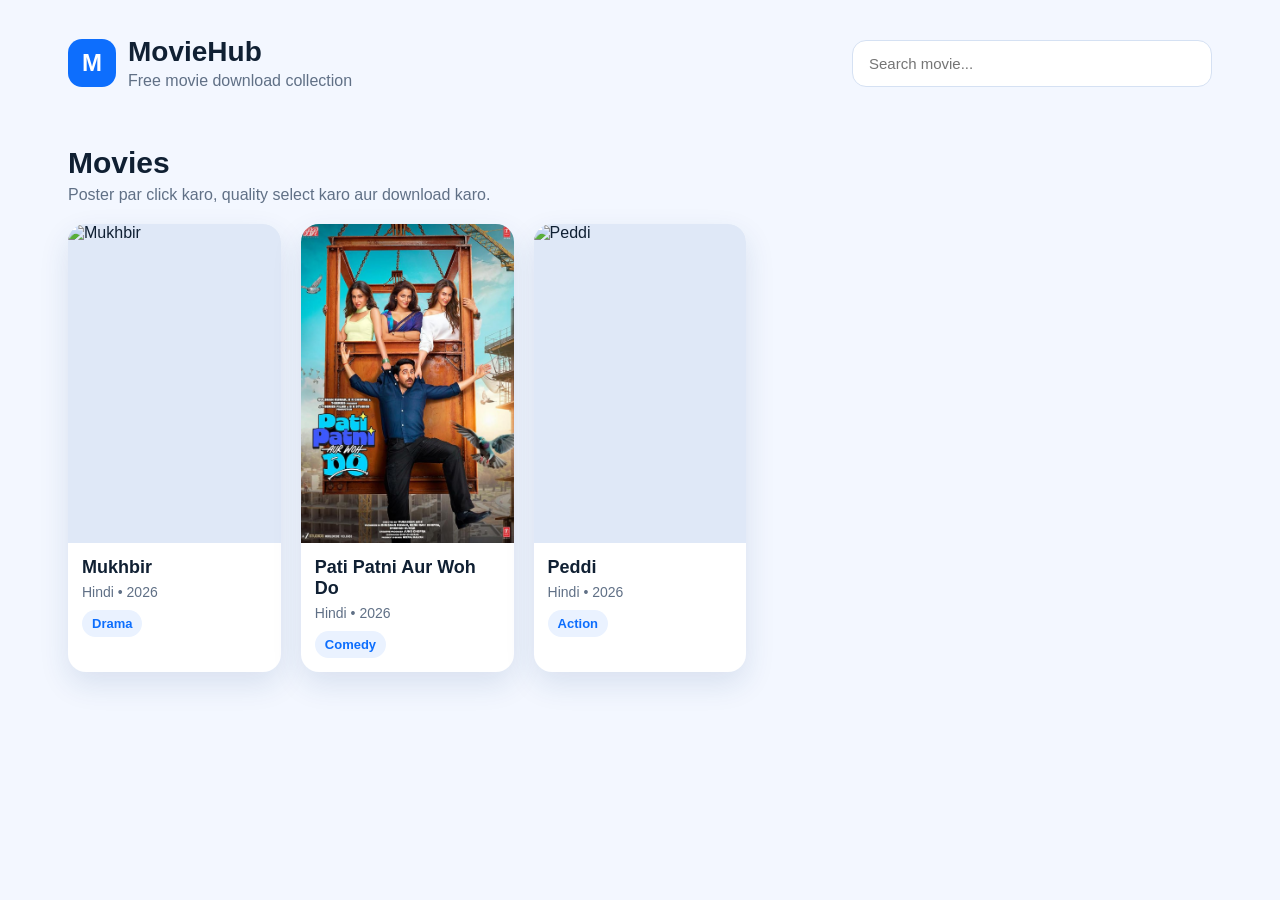
==== index.html @ 6f195264 "first movie site upload" ====
<!DOCTYPE html>
<html lang="en">
<head>
  <meta charset="UTF-8" />
  <meta name="viewport" content="width=device-width, initial-scale=1.0" />
  <title>Free Movie Download</title>
  <link rel="stylesheet" href="style.css" />
</head>
<body>
  <header class="topbar">
    <div class="brand">
      <div class="logo">M</div>
      <div>
        <h1>MovieHub</h1>
        <p>Free movie download collection</p>
      </div>
    </div>
    <input id="searchInput" type="search" placeholder="Search movie..." />
  </header>

  <main class="container">
    <section class="section-head">
      <h2>Movies</h2>
      <p>Poster par click karo, quality select karo aur download karo.</p>
    </section>

    <section id="movieGrid" class="movie-grid"></section>
    <div id="emptyState" class="empty-state" style="display:none;">No movies found.</div>
  </main>

  <script src="script.js"></script>
</body>
</html>
---- style.css ----
* {
  box-sizing: border-box;
}

body {
  margin: 0;
  font-family: Arial, sans-serif;
  background: #f3f7ff;
  color: #102033;
}

.topbar {
  max-width: 1180px;
  margin: 18px auto 0;
  padding: 18px;
  display: flex;
  gap: 16px;
  align-items: center;
  justify-content: space-between;
}

.brand {
  display: flex;
  align-items: center;
  gap: 12px;
}

.logo {
  width: 48px;
  height: 48px;
  border-radius: 14px;
  display: grid;
  place-items: center;
  background: #0d6efd;
  color: #fff;
  font-weight: 800;
  font-size: 24px;
}

.brand h1 {
  margin: 0;
  font-size: 28px;
}

.brand p {
  margin: 4px 0 0;
  color: #607086;
}

.small-brand h1 {
  font-size: 22px;
}

#searchInput {
  width: min(360px, 100%);
  padding: 14px 16px;
  border: 1px solid #d5e1f3;
  border-radius: 14px;
  font-size: 15px;
  outline: none;
}

.container {
  max-width: 1180px;
  margin: 0 auto;
  padding: 18px;
}

.section-head {
  margin: 20px 0;
}

.section-head h2 {
  margin: 0 0 6px;
  font-size: 30px;
}

.section-head p {
  margin: 0;
  color: #607086;
}

.movie-grid {
  display: grid;
  grid-template-columns: repeat(auto-fill, minmax(190px, 1fr));
  gap: 20px;
}

.movie-card {
  text-decoration: none;
  color: inherit;
  background: #fff;
  border-radius: 18px;
  overflow: hidden;
  box-shadow: 0 12px 30px rgba(28, 68, 120, 0.12);
  transition: transform 0.2s ease, box-shadow 0.2s ease;
}

.movie-card:hover {
  transform: translateY(-4px);
  box-shadow: 0 18px 40px rgba(28, 68, 120, 0.18);
}

.movie-card img {
  width: 100%;
  aspect-ratio: 2 / 3;
  object-fit: cover;
  display: block;
  background: #dfe8f7;
}

.movie-info {
  padding: 14px;
}

.movie-info h3 {
  margin: 0 0 6px;
  font-size: 18px;
}

.movie-info p {
  margin: 0 0 10px;
  color: #607086;
  font-size: 14px;
}

.movie-info span,
.badge-row span {
  display: inline-block;
  padding: 6px 10px;
  border-radius: 999px;
  background: #eaf2ff;
  color: #0d6efd;
  font-size: 13px;
  font-weight: 700;
}

.back-link {
  color: #0d6efd;
  text-decoration: none;
  font-weight: 700;
  background: #fff;
  padding: 12px 16px;
  border-radius: 12px;
  box-shadow: 0 8px 18px rgba(28, 68, 120, 0.1);
}

.movie-detail {
  display: grid;
  grid-template-columns: 330px 1fr;
  gap: 28px;
  background: #fff;
  border-radius: 24px;
  padding: 24px;
  box-shadow: 0 14px 38px rgba(28, 68, 120, 0.12);
}

.detail-poster-wrap {
  width: 100%;
}

.detail-poster {
  width: 100%;
  border-radius: 18px;
  aspect-ratio: 2 / 3;
  object-fit: cover;
  background: #dfe8f7;
}

.badge-row {
  display: flex;
  gap: 8px;
  flex-wrap: wrap;
}

.detail-content h2 {
  font-size: 38px;
  margin: 16px 0 10px;
}

.description {
  color: #53667d;
  line-height: 1.6;
}

.quality-list {
  display: grid;
  gap: 12px;
  margin-top: 12px;
}

.download-row {
  display: flex;
  align-items: center;
  justify-content: space-between;
  gap: 12px;
  padding: 14px;
  border: 1px solid #d9e5f6;
  border-radius: 16px;
  text-decoration: none;
  color: inherit;
  background: #f8fbff;
}

.download-row strong {
  font-size: 18px;
}

.download-row p {
  margin: 4px 0 0;
  color: #607086;
}

.download-row button {
  border: 0;
  border-radius: 12px;
  padding: 12px 16px;
  background: #0d6efd;
  color: #fff;
  font-weight: 700;
  cursor: pointer;
}

.empty-state,
.error-box {
  padding: 18px;
  border-radius: 14px;
  background: #fff;
  color: #607086;
  box-shadow: 0 10px 24px rgba(28, 68, 120, 0.08);
}

@media (max-width: 760px) {
  .topbar {
    flex-direction: column;
    align-items: stretch;
  }

  .movie-detail {
    grid-template-columns: 1fr;
  }

  .detail-content h2 {
    font-size: 28px;
  }
}
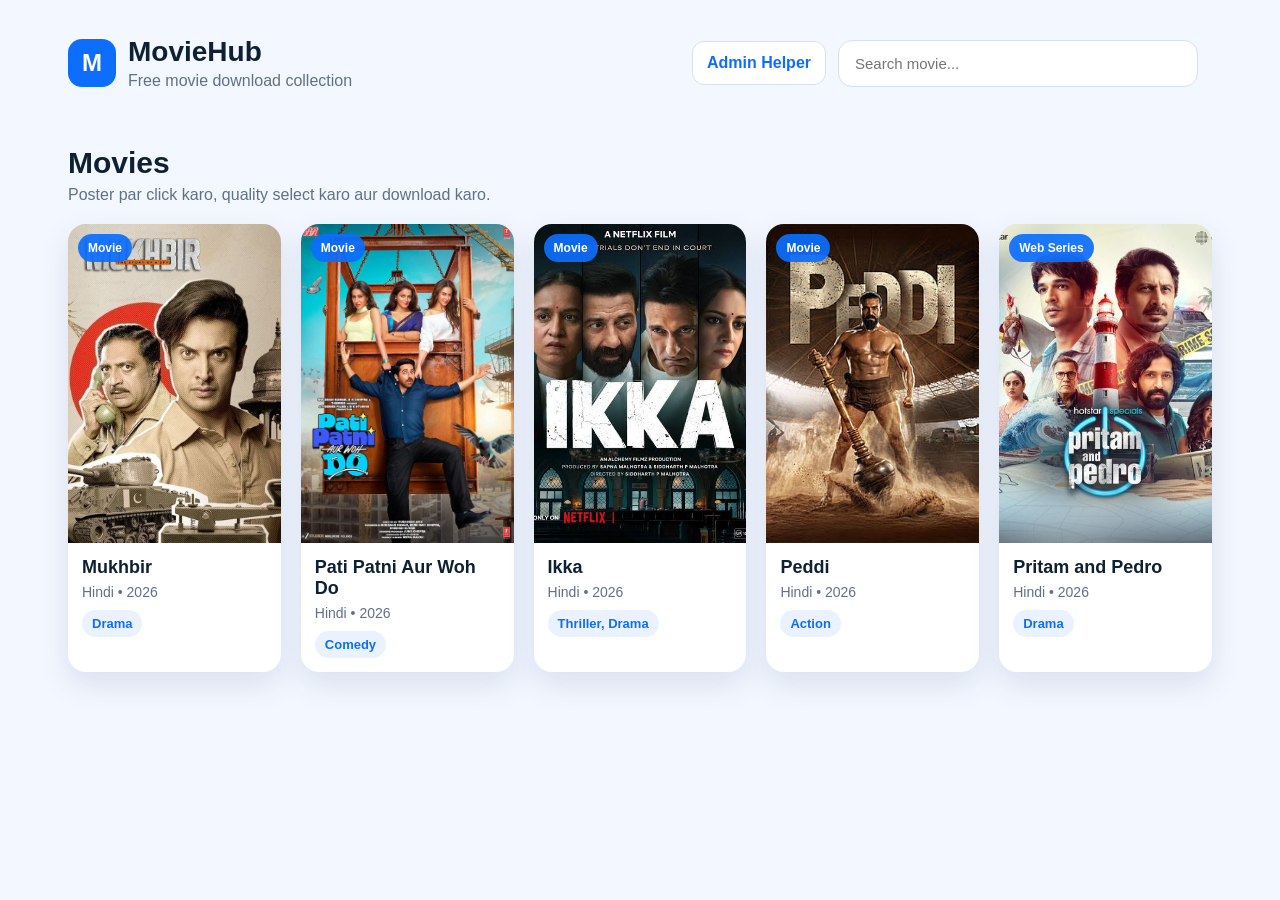
==== commit 762cc40d: "add admin helper and search message" ====
--- a/index.html
+++ b/index.html
@@ -15,7 +15,10 @@
         <p>Free movie download collection</p>
       </div>
     </div>
-    <input id="searchInput" type="search" placeholder="Search movie..." />
+    <div class="top-actions">
+      <a class="admin-link" href="admin.html">Admin Helper</a>
+      <input id="searchInput" type="search" placeholder="Search movie..." />
+    </div>
   </header>
 
   <main class="container">
--- a/style.css
+++ b/style.css
@@ -244,3 +244,234 @@
     font-size: 28px;
   }
 }
+
+.poster-wrap {
+  position: relative;
+}
+
+.type-badge {
+  position: absolute;
+  top: 10px;
+  left: 10px;
+  padding: 7px 10px;
+  border-radius: 999px;
+  background: rgba(13, 110, 253, 0.92);
+  color: #fff;
+  font-size: 12px;
+  font-weight: 800;
+}
+
+.season-list {
+  display: grid;
+  gap: 18px;
+  margin-top: 12px;
+}
+
+.season-card {
+  border: 1px solid #d9e5f6;
+  border-radius: 18px;
+  background: #f8fbff;
+  padding: 14px;
+}
+
+.season-title {
+  font-size: 20px;
+  font-weight: 800;
+  margin-bottom: 12px;
+  color: #102033;
+}
+
+.episode-list {
+  display: grid;
+  gap: 10px;
+}
+
+.episode-row {
+  background: #fff;
+}
+
+.top-actions {
+  display: flex;
+  align-items: center;
+  gap: 12px;
+  width: min(520px, 100%);
+}
+
+.admin-link {
+  white-space: nowrap;
+  padding: 12px 14px;
+  border-radius: 12px;
+  background: #fff;
+  color: #0d6efd;
+  font-weight: 800;
+  text-decoration: none;
+  border: 1px solid #d5e1f3;
+}
+
+.admin-container {
+  padding-bottom: 48px;
+}
+
+.admin-grid {
+  display: grid;
+  grid-template-columns: 1fr 1fr;
+  gap: 18px;
+  align-items: start;
+}
+
+.admin-panel {
+  background: #fff;
+  border-radius: 20px;
+  padding: 18px;
+  box-shadow: 0 12px 30px rgba(28, 68, 120, 0.12);
+}
+
+.admin-panel h3,
+.admin-panel h4 {
+  margin: 0 0 10px;
+}
+
+.admin-note {
+  margin: 0 0 12px;
+  color: #607086;
+  line-height: 1.5;
+}
+
+.admin-actions {
+  display: flex;
+  flex-wrap: wrap;
+  gap: 10px;
+  margin: 12px 0;
+}
+
+.admin-actions button,
+.secondary-btn {
+  border: 0;
+  border-radius: 12px;
+  padding: 12px 16px;
+  background: #0d6efd;
+  color: #fff;
+  font-weight: 800;
+  cursor: pointer;
+}
+
+.admin-actions .secondary-btn,
+.secondary-btn {
+  background: #eaf2ff;
+  color: #0d6efd;
+}
+
+.json-textarea,
+.form-grid textarea,
+.type-section textarea {
+  width: 100%;
+  min-height: 320px;
+  resize: vertical;
+  border: 1px solid #d5e1f3;
+  border-radius: 14px;
+  padding: 14px;
+  font-family: Consolas, monospace;
+  font-size: 13px;
+  outline: none;
+  background: #f8fbff;
+}
+
+.output-textarea {
+  min-height: 360px;
+}
+
+.form-grid {
+  display: grid;
+  grid-template-columns: 1fr 1fr;
+  gap: 12px;
+}
+
+.form-grid label,
+.type-section label {
+  display: grid;
+  gap: 6px;
+  font-weight: 800;
+  color: #102033;
+}
+
+.form-grid input,
+.form-grid select,
+.type-section input {
+  width: 100%;
+  border: 1px solid #d5e1f3;
+  border-radius: 12px;
+  padding: 12px;
+  font-size: 14px;
+  outline: none;
+  background: #f8fbff;
+}
+
+.form-grid textarea,
+.type-section textarea {
+  min-height: 110px;
+}
+
+.full-field {
+  grid-column: 1 / -1;
+}
+
+.type-section {
+  margin-top: 18px;
+  padding-top: 14px;
+  border-top: 1px solid #e6eefb;
+}
+
+.checkbox-line {
+  display: flex;
+  gap: 8px;
+  align-items: center;
+  margin-top: 14px;
+  font-weight: 800;
+}
+
+.admin-status {
+  min-height: 20px;
+  margin-top: 8px;
+  color: #607086;
+  font-weight: 700;
+}
+
+.admin-status.success {
+  color: #12824c;
+}
+
+.admin-status.error {
+  color: #c62828;
+}
+
+.output-panel {
+  margin-top: 18px;
+}
+
+.empty-state strong {
+  color: #0d6efd;
+}
+
+@media (max-width: 760px) {
+  .top-actions {
+    width: 100%;
+    flex-direction: column;
+    align-items: stretch;
+  }
+
+  .admin-link {
+    text-align: center;
+  }
+
+  .admin-grid {
+    grid-template-columns: 1fr;
+  }
+
+  .form-grid {
+    grid-template-columns: 1fr;
+  }
+
+  .json-textarea {
+    min-height: 240px;
+  }
+}
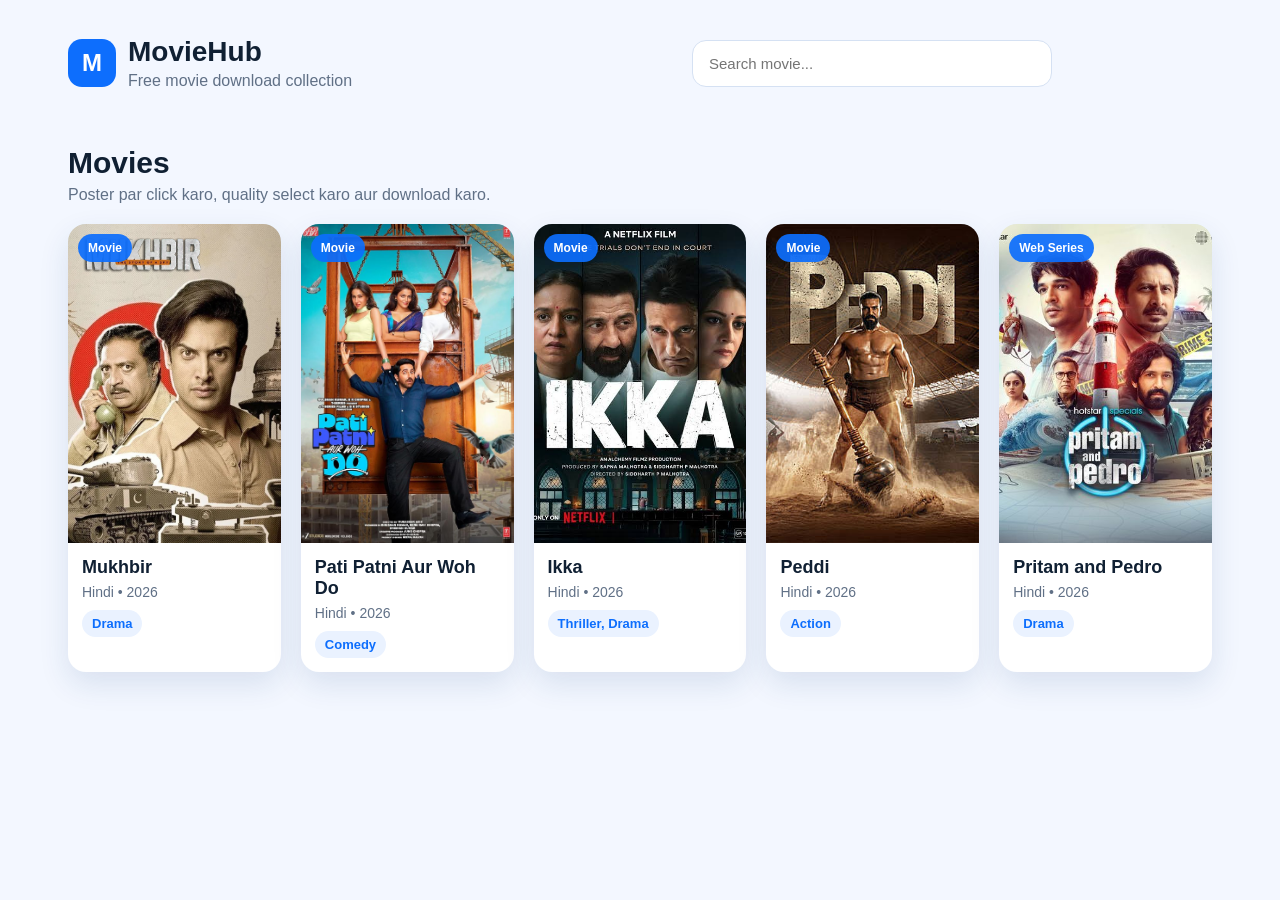
==== commit 7a9c84fe: "hide admin helper from public site" ====
--- a/index.html
+++ b/index.html
@@ -16,7 +16,6 @@
       </div>
     </div>
     <div class="top-actions">
-      <a class="admin-link" href="admin.html">Admin Helper</a>
       <input id="searchInput" type="search" placeholder="Search movie..." />
     </div>
   </header>
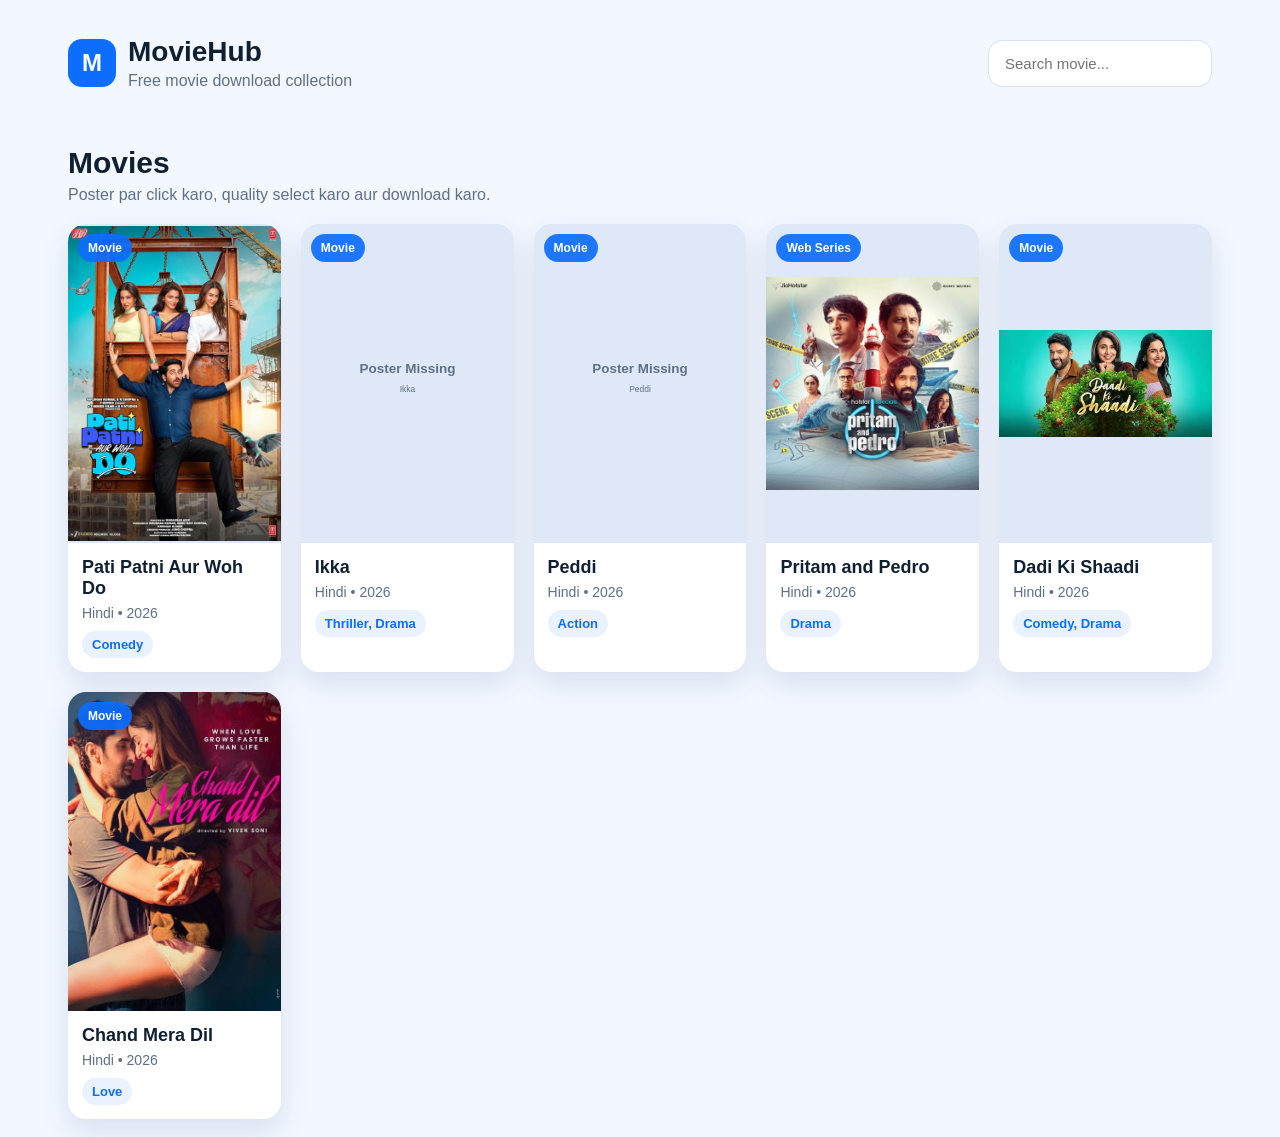
==== commit c8ff912b: "update movies and posters" ====
--- a/index.html
+++ b/index.html
@@ -4,7 +4,7 @@
   <meta charset="UTF-8" />
   <meta name="viewport" content="width=device-width, initial-scale=1.0" />
   <title>Free Movie Download</title>
-  <link rel="stylesheet" href="style.css" />
+  <link rel="stylesheet" href="style.css?v=20260720-1" />
 </head>
 <body>
   <header class="topbar">
@@ -30,6 +30,6 @@
     <div id="emptyState" class="empty-state" style="display:none;">No movies found.</div>
   </main>
 
-  <script src="script.js"></script>
+  <script src="script.js?v=20260720-1"></script>
 </body>
 </html>
--- a/style.css
+++ b/style.css
@@ -19,6 +19,11 @@
   justify-content: space-between;
 }
 
+.detail-topbar {
+  position: relative;
+  z-index: 5;
+}
+
 .brand {
   display: flex;
   align-items: center;
@@ -51,13 +56,15 @@
   font-size: 22px;
 }
 
-#searchInput {
+#searchInput,
+.admin-search {
   width: min(360px, 100%);
   padding: 14px 16px;
   border: 1px solid #d5e1f3;
   border-radius: 14px;
   font-size: 15px;
   outline: none;
+  background: #fff;
 }
 
 .container {
@@ -104,9 +111,27 @@
 .movie-card img {
   width: 100%;
   aspect-ratio: 2 / 3;
-  object-fit: cover;
+  object-fit: contain;
+  object-position: center;
   display: block;
   background: #dfe8f7;
+}
+
+.poster-wrap {
+  position: relative;
+  background: #dfe8f7;
+}
+
+.type-badge {
+  position: absolute;
+  top: 10px;
+  left: 10px;
+  padding: 7px 10px;
+  border-radius: 999px;
+  background: rgba(13, 110, 253, 0.92);
+  color: #fff;
+  font-size: 12px;
+  font-weight: 800;
 }
 
 .movie-info {
@@ -145,82 +170,6 @@
   box-shadow: 0 8px 18px rgba(28, 68, 120, 0.1);
 }
 
-.movie-detail {
-  display: grid;
-  grid-template-columns: 330px 1fr;
-  gap: 28px;
-  background: #fff;
-  border-radius: 24px;
-  padding: 24px;
-  box-shadow: 0 14px 38px rgba(28, 68, 120, 0.12);
-}
-
-.detail-poster-wrap {
-  width: 100%;
-}
-
-.detail-poster {
-  width: 100%;
-  border-radius: 18px;
-  aspect-ratio: 2 / 3;
-  object-fit: cover;
-  background: #dfe8f7;
-}
-
-.badge-row {
-  display: flex;
-  gap: 8px;
-  flex-wrap: wrap;
-}
-
-.detail-content h2 {
-  font-size: 38px;
-  margin: 16px 0 10px;
-}
-
-.description {
-  color: #53667d;
-  line-height: 1.6;
-}
-
-.quality-list {
-  display: grid;
-  gap: 12px;
-  margin-top: 12px;
-}
-
-.download-row {
-  display: flex;
-  align-items: center;
-  justify-content: space-between;
-  gap: 12px;
-  padding: 14px;
-  border: 1px solid #d9e5f6;
-  border-radius: 16px;
-  text-decoration: none;
-  color: inherit;
-  background: #f8fbff;
-}
-
-.download-row strong {
-  font-size: 18px;
-}
-
-.download-row p {
-  margin: 4px 0 0;
-  color: #607086;
-}
-
-.download-row button {
-  border: 0;
-  border-radius: 12px;
-  padding: 12px 16px;
-  background: #0d6efd;
-  color: #fff;
-  font-weight: 700;
-  cursor: pointer;
-}
-
 .empty-state,
 .error-box {
   padding: 18px;
@@ -230,248 +179,446 @@
   box-shadow: 0 10px 24px rgba(28, 68, 120, 0.08);
 }
 
-@media (max-width: 760px) {
-  .topbar {
-    flex-direction: column;
-    align-items: stretch;
-  }
-
-  .movie-detail {
-    grid-template-columns: 1fr;
-  }
-
-  .detail-content h2 {
-    font-size: 28px;
-  }
-}
-
-.poster-wrap {
+.empty-state strong {
+  color: #0d6efd;
+}
+
+/* OTT detail page */
+.ott-page {
+  min-height: calc(100vh - 90px);
+}
+
+.ott-hero {
   position: relative;
-}
-
-.type-badge {
+  margin-top: -84px;
+  padding: 116px 18px 42px;
+  overflow: hidden;
+  background: #101827;
+}
+
+.ott-hero-bg {
   position: absolute;
-  top: 10px;
-  left: 10px;
-  padding: 7px 10px;
-  border-radius: 999px;
-  background: rgba(13, 110, 253, 0.92);
-  color: #fff;
-  font-size: 12px;
+  inset: 0;
+  background-image: linear-gradient(90deg, rgba(9, 17, 31, 0.96), rgba(16, 32, 51, 0.78), rgba(16, 32, 51, 0.96)), var(--hero-poster);
+  background-size: cover;
+  background-position: center;
+  filter: blur(0px);
+  transform: scale(1.04);
+}
+
+.ott-hero-inner {
+  position: relative;
+  max-width: 1180px;
+  margin: 0 auto;
+  display: grid;
+  grid-template-columns: 320px 1fr;
+  gap: 28px;
+  align-items: end;
+}
+
+.ott-poster-card {
+  border-radius: 24px;
+  overflow: hidden;
+  background: rgba(255, 255, 255, 0.08);
+  box-shadow: 0 24px 70px rgba(0, 0, 0, 0.35);
+}
+
+.ott-poster-card img {
+  width: 100%;
+  aspect-ratio: 2 / 3;
+  object-fit: contain;
+  object-position: center;
+  display: block;
+  background: #dfe8f7;
+}
+
+.ott-info-card {
+  color: #fff;
+  padding: 14px 0 10px;
+}
+
+.premium-badges span {
+  background: rgba(255, 255, 255, 0.14);
+  color: #fff;
+  border: 1px solid rgba(255, 255, 255, 0.18);
+}
+
+.ott-info-card h2 {
+  margin: 18px 0 10px;
+  font-size: clamp(34px, 5vw, 64px);
+  line-height: 1.05;
+  letter-spacing: -1.5px;
+}
+
+.ott-description {
+  max-width: 760px;
+  color: rgba(255, 255, 255, 0.8);
+  font-size: 17px;
+  line-height: 1.7;
+}
+
+.ott-stat-row {
+  display: flex;
+  flex-wrap: wrap;
+  gap: 12px;
+  margin: 22px 0;
+}
+
+.ott-stat {
+  min-width: 170px;
+  padding: 14px 16px;
+  border-radius: 18px;
+  background: rgba(255, 255, 255, 0.12);
+  border: 1px solid rgba(255, 255, 255, 0.16);
+}
+
+.ott-stat strong {
+  display: block;
+  font-size: 16px;
+}
+
+.ott-stat span {
+  display: block;
+  margin-top: 5px;
+  color: rgba(255, 255, 255, 0.68);
+  font-size: 13px;
+}
+
+.ott-action-row {
+  display: flex;
+  flex-wrap: wrap;
+  gap: 12px;
+}
+
+.primary-cta,
+.trailer-btn {
+  display: inline-flex;
+  align-items: center;
+  justify-content: center;
+  min-height: 46px;
+  padding: 13px 18px;
+  border-radius: 14px;
+  text-decoration: none;
   font-weight: 800;
 }
 
-.season-list {
-  display: grid;
-  gap: 18px;
-  margin-top: 12px;
-}
-
-.season-card {
+.primary-cta {
+  background: #0d6efd;
+  color: #fff;
+}
+
+.trailer-btn {
+  background: rgba(255, 255, 255, 0.14);
+  color: #fff;
+  border: 1px solid rgba(255, 255, 255, 0.18);
+}
+
+.ott-content {
+  margin-top: 22px;
+}
+
+.ott-panel,
+.similar-section {
+  background: #fff;
+  border-radius: 24px;
+  padding: 22px;
+  box-shadow: 0 14px 38px rgba(28, 68, 120, 0.12);
+  margin-bottom: 22px;
+}
+
+.panel-heading h3,
+.similar-section h3 {
+  margin: 0 0 6px;
+  font-size: 24px;
+}
+
+.panel-heading p {
+  margin: 0 0 18px;
+  color: #607086;
+}
+
+.ott-download-grid {
+  display: grid;
+  grid-template-columns: repeat(auto-fit, minmax(230px, 1fr));
+  gap: 14px;
+}
+
+.ott-download-card,
+.ott-episode-row {
+  display: flex;
+  align-items: center;
+  justify-content: space-between;
+  gap: 14px;
+  padding: 16px;
   border: 1px solid #d9e5f6;
   border-radius: 18px;
   background: #f8fbff;
-  padding: 14px;
-}
-
-.season-title {
-  font-size: 20px;
-  font-weight: 800;
-  margin-bottom: 12px;
-  color: #102033;
-}
-
-.episode-list {
-  display: grid;
-  gap: 10px;
-}
-
-.episode-row {
-  background: #fff;
-}
-
-.top-actions {
-  display: flex;
-  align-items: center;
-  gap: 12px;
-  width: min(520px, 100%);
-}
-
-.admin-link {
-  white-space: nowrap;
-  padding: 12px 14px;
-  border-radius: 12px;
-  background: #fff;
-  color: #0d6efd;
-  font-weight: 800;
-  text-decoration: none;
-  border: 1px solid #d5e1f3;
-}
-
-.admin-container {
-  padding-bottom: 48px;
-}
-
-.admin-grid {
-  display: grid;
-  grid-template-columns: 1fr 1fr;
-  gap: 18px;
-  align-items: start;
-}
-
-.admin-panel {
-  background: #fff;
-  border-radius: 20px;
-  padding: 18px;
-  box-shadow: 0 12px 30px rgba(28, 68, 120, 0.12);
-}
-
-.admin-panel h3,
-.admin-panel h4 {
-  margin: 0 0 10px;
-}
-
-.admin-note {
-  margin: 0 0 12px;
+}
+
+.ott-download-card strong,
+.ott-episode-row strong {
+  font-size: 18px;
+}
+
+.ott-download-card p,
+.ott-episode-row p {
+  margin: 5px 0 0;
   color: #607086;
-  line-height: 1.5;
-}
-
-.admin-actions {
-  display: flex;
-  flex-wrap: wrap;
-  gap: 10px;
-  margin: 12px 0;
-}
-
-.admin-actions button,
-.secondary-btn {
-  border: 0;
-  border-radius: 12px;
-  padding: 12px 16px;
-  background: #0d6efd;
-  color: #fff;
-  font-weight: 800;
-  cursor: pointer;
-}
-
-.admin-actions .secondary-btn,
-.secondary-btn {
-  background: #eaf2ff;
-  color: #0d6efd;
-}
-
-.json-textarea,
-.form-grid textarea,
-.type-section textarea {
-  width: 100%;
-  min-height: 320px;
-  resize: vertical;
-  border: 1px solid #d5e1f3;
-  border-radius: 14px;
-  padding: 14px;
-  font-family: Consolas, monospace;
-  font-size: 13px;
-  outline: none;
-  background: #f8fbff;
-}
-
-.output-textarea {
-  min-height: 360px;
-}
-
-.form-grid {
-  display: grid;
-  grid-template-columns: 1fr 1fr;
-  gap: 12px;
-}
-
-.form-grid label,
-.type-section label {
-  display: grid;
-  gap: 6px;
-  font-weight: 800;
-  color: #102033;
-}
-
-.form-grid input,
-.form-grid select,
-.type-section input {
-  width: 100%;
-  border: 1px solid #d5e1f3;
-  border-radius: 12px;
-  padding: 12px;
-  font-size: 14px;
-  outline: none;
-  background: #f8fbff;
-}
-
-.form-grid textarea,
-.type-section textarea {
-  min-height: 110px;
-}
-
-.full-field {
-  grid-column: 1 / -1;
-}
-
-.type-section {
-  margin-top: 18px;
-  padding-top: 14px;
-  border-top: 1px solid #e6eefb;
-}
-
-.checkbox-line {
+}
+
+.download-actions {
   display: flex;
   gap: 8px;
   align-items: center;
-  margin-top: 14px;
+  flex-shrink: 0;
+}
+
+.download-actions a,
+.download-actions button {
+  border: 0;
+  border-radius: 12px;
+  padding: 11px 14px;
+  background: #0d6efd;
+  color: #fff;
   font-weight: 800;
-}
-
-.admin-status {
-  min-height: 20px;
-  margin-top: 8px;
+  cursor: pointer;
+  text-decoration: none;
+  font-size: 14px;
+}
+
+.download-actions button {
+  background: #eaf2ff;
+  color: #0d6efd;
+}
+
+.season-tabs {
+  display: flex;
+  gap: 10px;
+  flex-wrap: wrap;
+  margin-bottom: 16px;
+}
+
+.season-tab {
+  border: 1px solid #d5e1f3;
+  border-radius: 999px;
+  background: #f8fbff;
+  color: #0d6efd;
+  padding: 10px 14px;
+  font-weight: 800;
+  cursor: pointer;
+}
+
+.season-tab.active {
+  background: #0d6efd;
+  color: #fff;
+  border-color: #0d6efd;
+}
+
+.season-panel {
+  display: none;
+  gap: 12px;
+}
+
+.season-panel.active {
+  display: grid;
+}
+
+.similar-grid {
+  display: grid;
+  grid-template-columns: repeat(auto-fill, minmax(190px, 1fr));
+  gap: 14px;
+}
+
+.similar-card {
+  display: grid;
+  grid-template-columns: 70px 1fr;
+  gap: 12px;
+  align-items: center;
+  text-decoration: none;
+  color: inherit;
+  border: 1px solid #d9e5f6;
+  border-radius: 16px;
+  padding: 10px;
+  background: #f8fbff;
+}
+
+.similar-card img {
+  width: 70px;
+  height: 96px;
+  object-fit: contain;
+  object-position: center;
+  border-radius: 12px;
+  background: #dfe8f7;
+}
+
+.similar-card strong {
+  display: block;
+  margin-bottom: 6px;
+}
+
+.similar-card p {
+  margin: 0;
   color: #607086;
-  font-weight: 700;
-}
-
-.admin-status.success {
-  color: #12824c;
-}
-
-.admin-status.error {
-  color: #c62828;
-}
-
-.output-panel {
-  margin-top: 18px;
-}
-
-.empty-state strong {
-  color: #0d6efd;
+  font-size: 13px;
+}
+
+.toast {
+  position: fixed;
+  left: 50%;
+  bottom: 24px;
+  transform: translateX(-50%);
+  z-index: 50;
+  padding: 12px 18px;
+  border-radius: 999px;
+  background: #102033;
+  color: #fff;
+  font-weight: 800;
+  box-shadow: 0 14px 30px rgba(0, 0, 0, 0.18);
+}
+
+/* Old detail classes kept for compatibility */
+.movie-detail {
+  display: grid;
+  grid-template-columns: 330px 1fr;
+  gap: 28px;
+  background: #fff;
+  border-radius: 24px;
+  padding: 24px;
+  box-shadow: 0 14px 38px rgba(28, 68, 120, 0.12);
+}
+
+.detail-poster { width: 100%; border-radius: 18px; aspect-ratio: 2 / 3; object-fit: contain; object-position: center; background: #dfe8f7; }
+.badge-row { display: flex; gap: 8px; flex-wrap: wrap; }
+.detail-content h2 { font-size: 38px; margin: 16px 0 10px; }
+.description { color: #53667d; line-height: 1.6; }
+.quality-list, .season-list, .episode-list { display: grid; gap: 12px; margin-top: 12px; }
+.download-row { display: flex; align-items: center; justify-content: space-between; gap: 12px; padding: 14px; border: 1px solid #d9e5f6; border-radius: 16px; text-decoration: none; color: inherit; background: #f8fbff; }
+.download-row button { border: 0; border-radius: 12px; padding: 12px 16px; background: #0d6efd; color: #fff; font-weight: 700; cursor: pointer; }
+.season-card { border: 1px solid #d9e5f6; border-radius: 18px; background: #f8fbff; padding: 14px; }
+.season-title { font-size: 20px; font-weight: 800; margin-bottom: 12px; color: #102033; }
+
+/* Admin helper */
+.admin-container { padding-bottom: 48px; }
+.admin-dashboard { display: grid; grid-template-columns: repeat(4, 1fr); gap: 14px; margin-bottom: 18px; }
+.admin-card, .admin-panel { background: #fff; border-radius: 20px; padding: 18px; box-shadow: 0 12px 30px rgba(28, 68, 120, 0.12); }
+.stat-card strong { display: block; font-size: 32px; color: #0d6efd; }
+.stat-card span { color: #607086; font-weight: 800; }
+.admin-grid { display: grid; grid-template-columns: 1fr 1fr; gap: 18px; align-items: start; }
+.pro-admin-grid { grid-template-columns: 1.1fr 0.9fr; }
+.admin-panel h3, .admin-panel h4 { margin: 0 0 10px; }
+.admin-note { margin: 0 0 12px; color: #607086; line-height: 1.5; }
+.admin-actions { display: flex; flex-wrap: wrap; gap: 10px; margin: 12px 0; }
+.admin-actions button, .secondary-btn, .file-btn { border: 0; border-radius: 12px; padding: 12px 16px; background: #0d6efd; color: #fff; font-weight: 800; cursor: pointer; text-decoration: none; display: inline-flex; align-items: center; justify-content: center; }
+.admin-actions .secondary-btn, .secondary-btn { background: #eaf2ff; color: #0d6efd; }
+.danger-btn { background: #d92d20 !important; }
+.danger-mini { border: 0; border-radius: 10px; padding: 10px 12px; background: #fee4e2; color: #b42318; font-weight: 900; cursor: pointer; }
+.json-textarea, .form-grid textarea, .type-section textarea { width: 100%; min-height: 320px; resize: vertical; border: 1px solid #d5e1f3; border-radius: 14px; padding: 14px; font-family: Consolas, monospace; font-size: 13px; outline: none; background: #f8fbff; }
+.output-textarea { min-height: 360px; }
+.form-grid { display: grid; grid-template-columns: 1fr 1fr; gap: 12px; }
+.wide-form-grid { grid-template-columns: repeat(3, 1fr); }
+.form-grid label, .type-section label { display: grid; gap: 6px; font-weight: 800; color: #102033; }
+.form-grid input, .form-grid select, .type-section input, .admin-search { width: 100%; border: 1px solid #d5e1f3; border-radius: 12px; padding: 12px; font-size: 14px; outline: none; background: #f8fbff; }
+.form-grid textarea { min-height: 96px; }
+.full-field { grid-column: 1 / -1; }
+.type-section { margin-top: 18px; padding-top: 14px; border-top: 1px solid #e6eefb; }
+.section-line-head, .editor-head { display: flex; justify-content: space-between; gap: 12px; align-items: flex-start; }
+.small-btn { padding: 9px 12px; font-size: 13px; }
+.dynamic-rows { display: grid; gap: 10px; margin-top: 10px; }
+.dynamic-row { display: grid; grid-template-columns: 120px 120px 1fr 44px; gap: 8px; align-items: center; }
+.dynamic-row input, .season-admin-head input { border: 1px solid #d5e1f3; border-radius: 10px; padding: 11px; background: #f8fbff; outline: none; }
+.episode-row-admin { grid-template-columns: 120px 160px 90px 110px 1fr 44px; }
+.season-admin-block { border: 1px solid #d9e5f6; border-radius: 16px; padding: 12px; background: #f8fbff; }
+.season-admin-head { display: grid; grid-template-columns: 1fr auto auto; gap: 8px; margin-bottom: 10px; }
+.episode-admin-rows { display: grid; gap: 8px; }
+.title-list { display: grid; gap: 8px; margin-top: 12px; max-height: 470px; overflow: auto; }
+.title-list-item { text-align: left; border: 1px solid #d9e5f6; border-radius: 14px; background: #f8fbff; padding: 12px; cursor: pointer; }
+.title-list-item.active { border-color: #0d6efd; background: #eaf2ff; }
+.title-list-item strong { display: block; margin-bottom: 4px; }
+.title-list-item span { color: #607086; font-size: 13px; }
+.admin-status { min-height: 20px; margin-top: 8px; color: #607086; font-weight: 700; }
+.admin-status.success { color: #12824c; }
+.admin-status.error { color: #c62828; }
+.output-panel, .editor-panel { margin-top: 18px; }
+
+@media (max-width: 900px) {
+  .ott-hero-inner { grid-template-columns: 230px 1fr; }
+  .admin-dashboard { grid-template-columns: repeat(2, 1fr); }
+  .admin-grid, .pro-admin-grid { grid-template-columns: 1fr; }
+  .wide-form-grid { grid-template-columns: 1fr 1fr; }
+  .dynamic-row, .episode-row-admin { grid-template-columns: 1fr; }
+  .season-admin-head { grid-template-columns: 1fr; }
 }
 
 @media (max-width: 760px) {
-  .top-actions {
-    width: 100%;
-    flex-direction: column;
-    align-items: stretch;
+  .topbar { flex-direction: column; align-items: stretch; }
+  .movie-grid { grid-template-columns: repeat(auto-fill, minmax(155px, 1fr)); gap: 14px; }
+  .ott-hero { margin-top: 0; padding-top: 24px; }
+  .ott-hero-inner { grid-template-columns: 1fr; align-items: start; }
+  .ott-poster-card { max-width: 270px; margin: 0 auto; }
+  .ott-info-card h2 { font-size: 34px; }
+  .ott-download-card, .ott-episode-row { align-items: stretch; flex-direction: column; }
+  .download-actions { width: 100%; }
+  .download-actions a, .download-actions button { flex: 1; }
+  .similar-grid { grid-template-columns: 1fr; }
+  .movie-detail { grid-template-columns: 1fr; }
+  .detail-content h2 { font-size: 28px; }
+  .admin-dashboard { grid-template-columns: 1fr; }
+  .wide-form-grid, .form-grid { grid-template-columns: 1fr; }
+  .json-textarea { min-height: 240px; }
+  .section-line-head, .editor-head { flex-direction: column; }
+}
+
+/* Detail page header visibility fix */
+.detail-topbar {
+  position: relative;
+  z-index: 20;
+}
+
+.detail-topbar .brand {
+  padding: 10px 14px;
+  border-radius: 18px;
+  background: rgba(255, 255, 255, 0.16);
+  border: 1px solid rgba(255, 255, 255, 0.22);
+  backdrop-filter: blur(12px);
+  -webkit-backdrop-filter: blur(12px);
+  box-shadow: 0 12px 28px rgba(0, 0, 0, 0.18);
+}
+
+.detail-topbar .brand h1 {
+  color: #ffffff;
+  text-shadow: 0 2px 10px rgba(0, 0, 0, 0.35);
+}
+
+.detail-topbar .brand p {
+  color: rgba(255, 255, 255, 0.84);
+  text-shadow: 0 2px 10px rgba(0, 0, 0, 0.28);
+}
+
+.detail-topbar .logo {
+  box-shadow: 0 10px 24px rgba(13, 110, 253, 0.35);
+}
+
+@media (max-width: 760px) {
+  .detail-topbar {
+    flex-direction: row;
+    align-items: center;
   }
 
-  .admin-link {
-    text-align: center;
+  .detail-topbar .brand {
+    padding: 8px 10px;
   }
 
-  .admin-grid {
-    grid-template-columns: 1fr;
+  .detail-topbar .brand h1 {
+    font-size: 18px;
   }
 
-  .form-grid {
-    grid-template-columns: 1fr;
+  .detail-topbar .brand p {
+    font-size: 12px;
   }
 
-  .json-textarea {
-    min-height: 240px;
+  .detail-topbar .logo {
+    width: 40px;
+    height: 40px;
+    font-size: 20px;
   }
 }
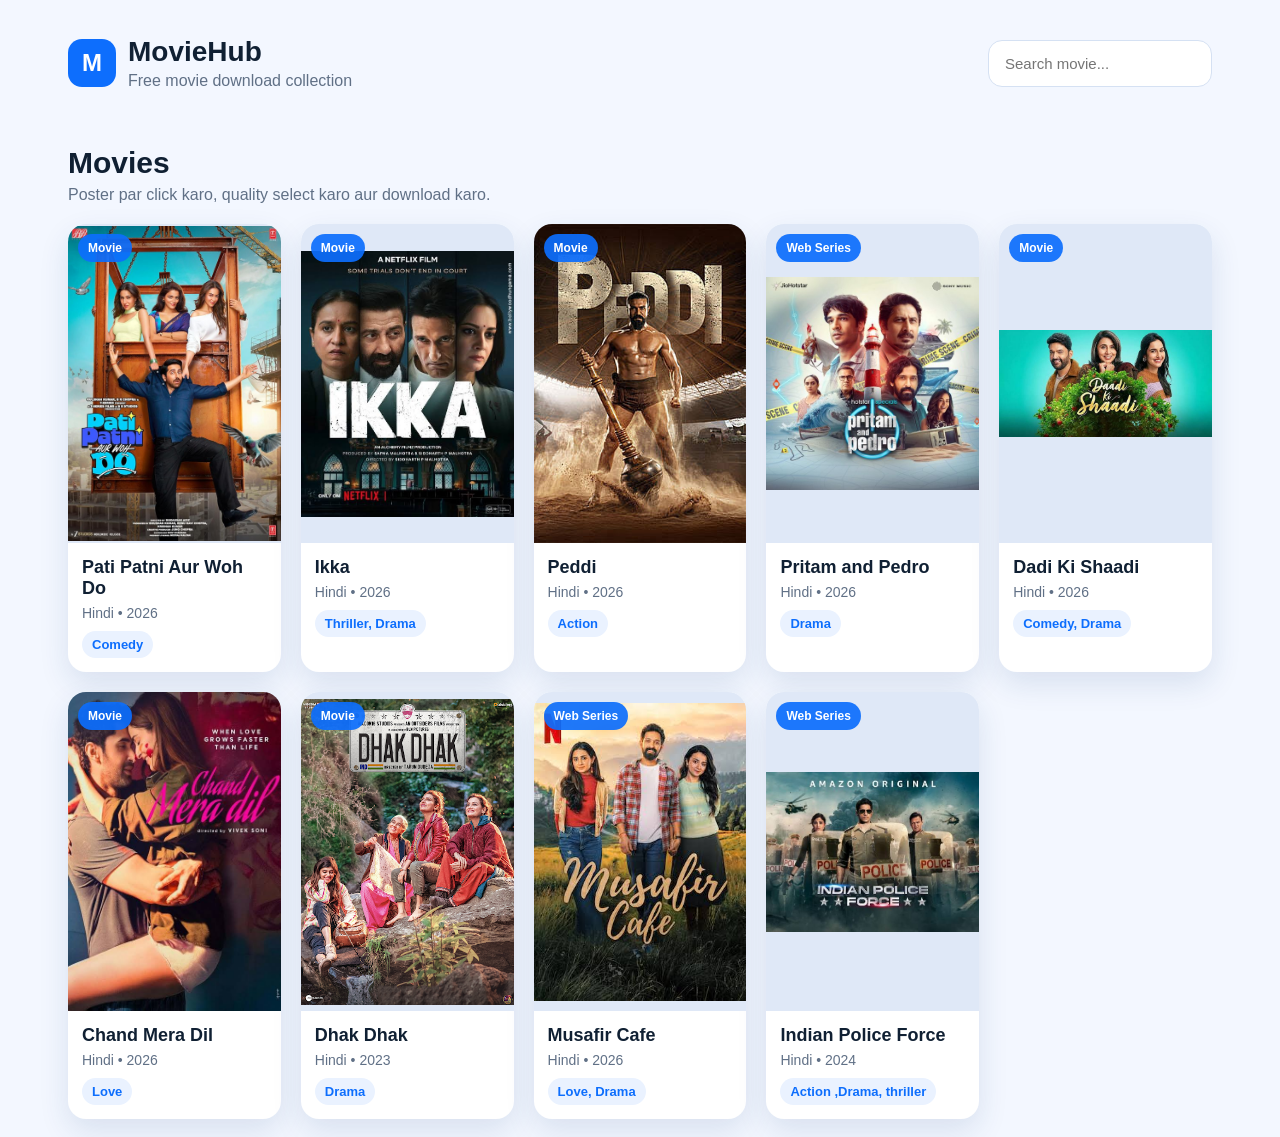
==== commit 1afb50fa: "add movie notifications" ====
--- a/index.html
+++ b/index.html
@@ -16,9 +16,12 @@
       </div>
     </div>
     <div class="top-actions">
+      <button id="notificationEnableBtn" class="notification-btn" type="button">Enable Notifications</button>
       <input id="searchInput" type="search" placeholder="Search movie..." />
     </div>
   </header>
+
+  <div id="notificationStatus" class="notification-status" aria-live="polite"></div>
 
   <main class="container">
     <section class="section-head">
@@ -30,6 +33,9 @@
     <div id="emptyState" class="empty-state" style="display:none;">No movies found.</div>
   </main>
 
+  <script src="push-config.js?v=20261031-1"></script>
+  <script src="https://cdn.onesignal.com/sdks/web/v16/OneSignalSDK.page.js" defer></script>
+  <script src="push.js?v=20261031-1" defer></script>
   <script src="script.js?v=20260720-1"></script>
 </body>
 </html>
--- a/style.css
+++ b/style.css
@@ -622,3 +622,34 @@
     font-size: 20px;
   }
 }
+
+
+/* Web push notification controls */
+.notification-btn {
+  border: 1px solid rgba(255,255,255,0.35);
+  background: rgba(255,255,255,0.14);
+  color: #fff;
+  padding: 10px 14px;
+  border-radius: 10px;
+  cursor: pointer;
+  font-weight: 700;
+}
+.notification-btn:hover { background: rgba(255,255,255,0.22); }
+.notification-btn:disabled { opacity: .72; cursor: default; }
+.notification-status {
+  display: none;
+  max-width: 1180px;
+  margin: 10px auto 0;
+  padding: 9px 16px;
+  border-radius: 10px;
+  font-size: 13px;
+}
+.notification-status:not(:empty) { display: block; }
+.notification-status.info { background: #eef5ff; color: #27466f; }
+.notification-status.success { background: #eaf8ef; color: #1c6938; }
+.notification-status.error { background: #fff0f0; color: #9b2525; }
+@media (max-width: 760px) {
+  .top-actions { display: grid; grid-template-columns: 1fr; gap: 8px; }
+  .notification-btn { width: 100%; }
+  .notification-status { margin: 8px 12px 0; }
+}
